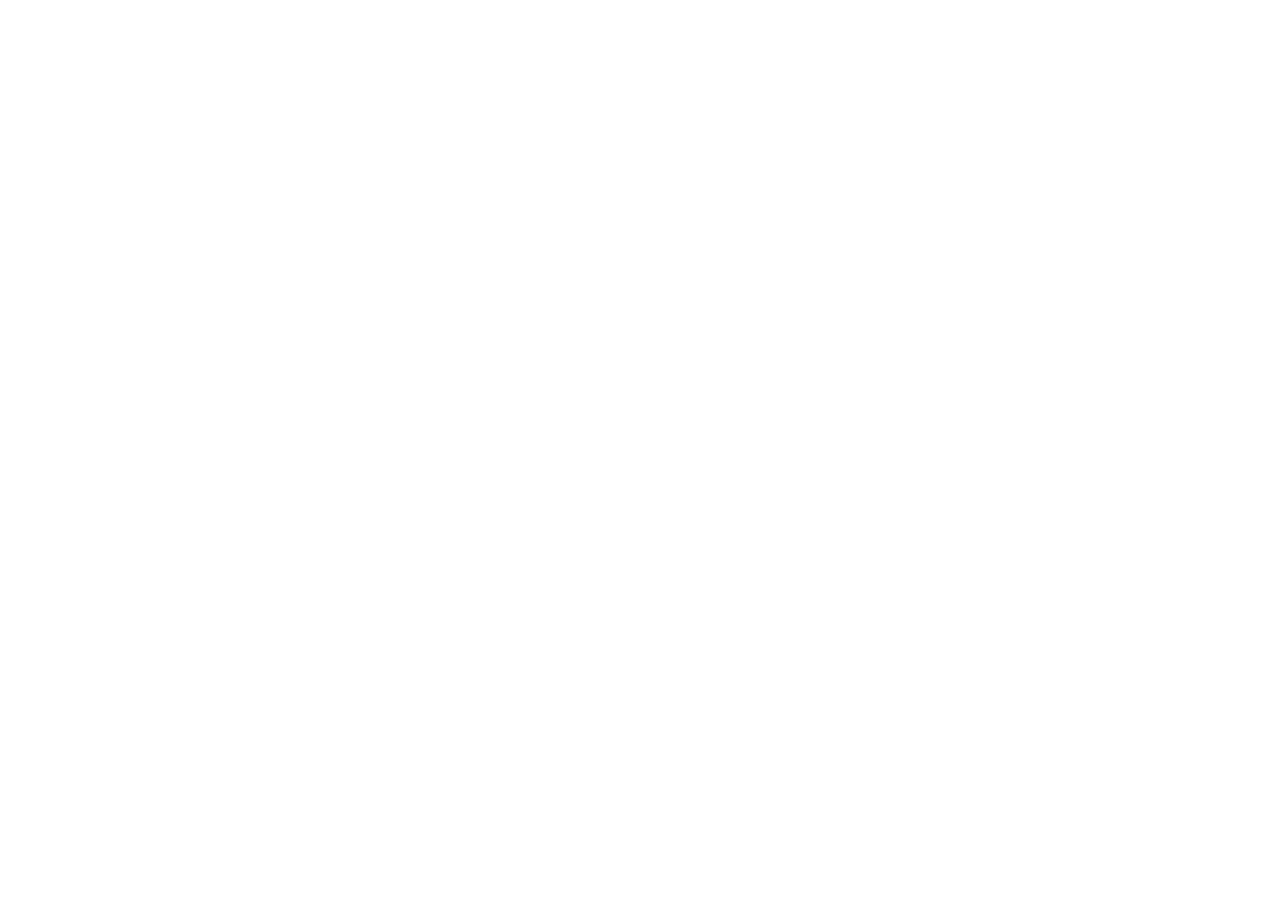
==== index.html @ ea393634 "first commit" ====
<!DOCTYPE html>
<html lang="en">
<head>
    <meta charset="UTF-8">
    <meta name="viewport" content="width=device-width, initial-scale=1.0">
    <link rel="stylesheet" href="style.css"/>
    <title>Tickethack</title>
</head>
<body>
    
    <script src="script.js" defer></script>
</body>
</html>
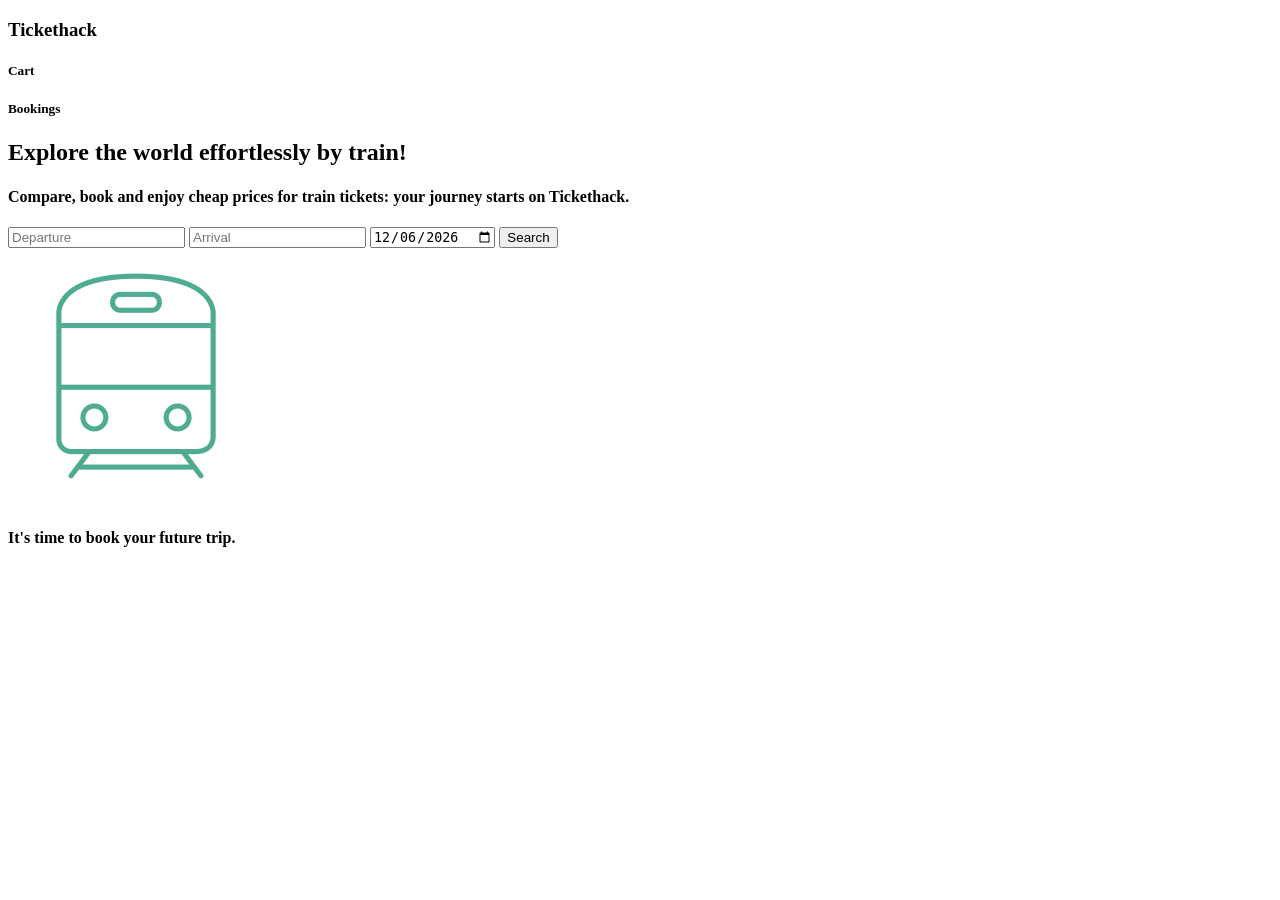
==== commit 65954149: "add index.html for main page + script.js for date input + images folder" ====
--- a/index.html
+++ b/index.html
@@ -7,7 +7,25 @@
     <title>Tickethack</title>
 </head>
 <body>
-    
+    <div id="header">
+        <h3 id="title">Tickethack</h2>
+        <h5 class="little-text">Cart</h5>
+        <h5 class="little-text">Bookings</h5>
+    </div>
+    <div id="container">
+        <h2>Explore the world effortlessly by train!</h1>
+        <h4>Compare, book and enjoy cheap prices for train tickets: your journey starts on Tickethack.</h3>
+            <div id="search-container">
+                <input type="text" placeholder="Departure" class="input">
+                <input type="text" placeholder="Arrival" class="input">
+                <input type="date" value="" class="input" id="date-input">
+                <button id="search-button">Search</button>
+            </div>
+            <div id="response-container">
+                <img src="./images/train.png" id="train"/>
+                <h4 id="no_trips_text">It's time to book your future trip.</h4>
+            </div>
+    </div>
     <script src="script.js" defer></script>
 </body>
 </html>
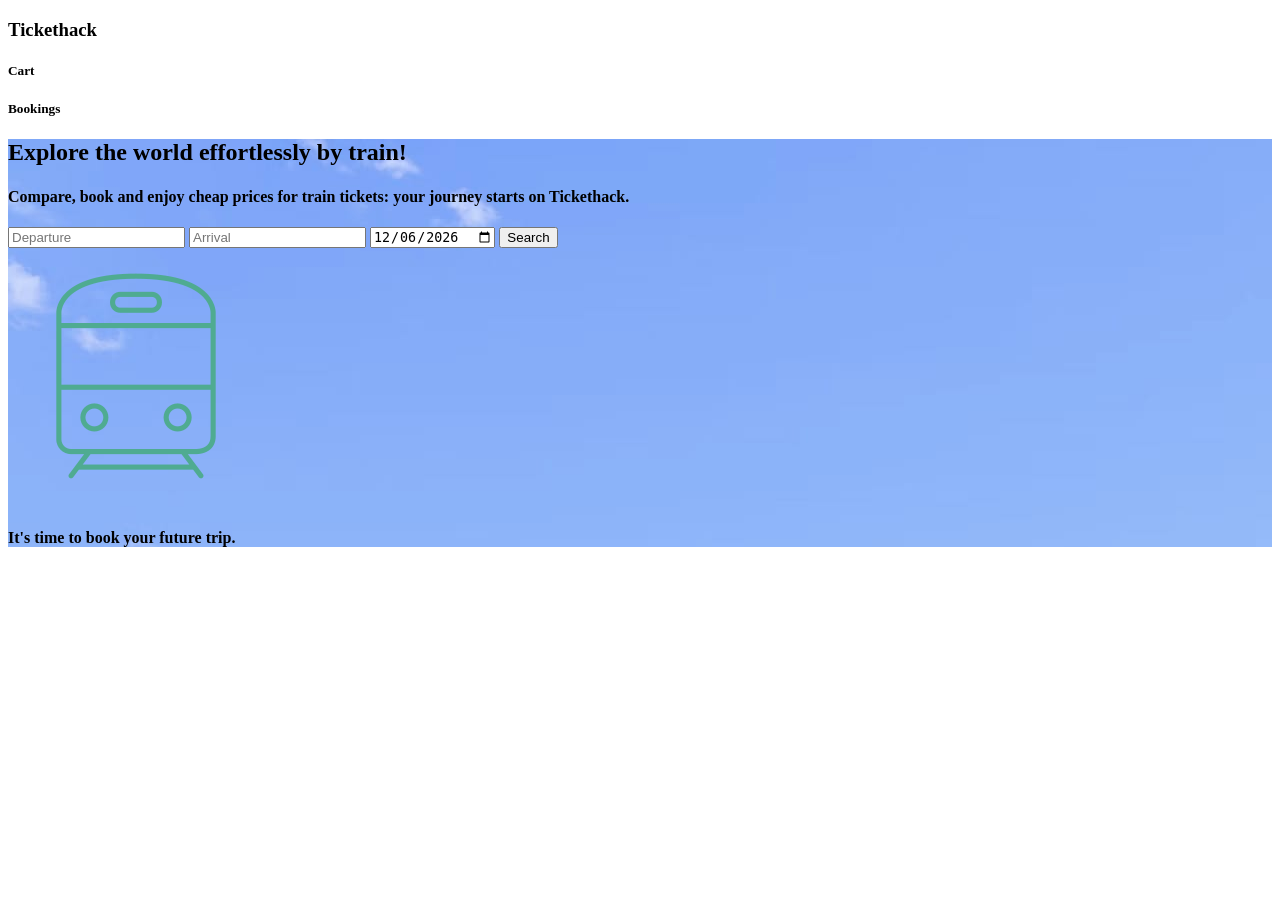
==== commit 904fa236: "add style.css" ====
--- a/index.html
+++ b/index.html
@@ -1,31 +1,47 @@
 <!DOCTYPE html>
+
 <html lang="en">
+
 <head>
     <meta charset="UTF-8">
     <meta name="viewport" content="width=device-width, initial-scale=1.0">
     <link rel="stylesheet" href="style.css"/>
     <title>Tickethack</title>
 </head>
+
 <body>
-    <div id="header">
-        <h3 id="title">Tickethack</h2>
-        <h5 class="little-text">Cart</h5>
-        <h5 class="little-text">Bookings</h5>
+
+    <div id="container">
+
+        <div id="header">
+            <h3 id="title">Tickethack</h2>
+            <h5 class="little-text">Cart</h5>
+            <h5 class="little-text">Bookings</h5>
+        </div>
+
+        <div id="background">
+        <div id="title">
+            <h2>Explore the world effortlessly by train!</h1>
+            <h4>Compare, book and enjoy cheap prices for train tickets: your journey starts on Tickethack.</h4>
+        </div>
+
+        <div id="search-container">
+            <input type="text" placeholder="Departure" class="input">
+            <input type="text" placeholder="Arrival" class="input">
+            <input type="date" value="" class="input" id="date-input">
+            <button id="search-button">Search</button>
+        </div>
+
+        <div id="response-container">
+            <img src="./images/train.png" id="train"/>
+            <h4 id="no_trips_text">It's time to book your future trip.</h4>
+        </div>
+        </div>
+
     </div>
-    <div id="container">
-        <h2>Explore the world effortlessly by train!</h1>
-        <h4>Compare, book and enjoy cheap prices for train tickets: your journey starts on Tickethack.</h3>
-            <div id="search-container">
-                <input type="text" placeholder="Departure" class="input">
-                <input type="text" placeholder="Arrival" class="input">
-                <input type="date" value="" class="input" id="date-input">
-                <button id="search-button">Search</button>
-            </div>
-            <div id="response-container">
-                <img src="./images/train.png" id="train"/>
-                <h4 id="no_trips_text">It's time to book your future trip.</h4>
-            </div>
-    </div>
+
     <script src="script.js" defer></script>
+
 </body>
+
 </html>
--- a/style.css
+++ b/style.css
@@ -0,0 +1,12 @@
+#container {
+    margin: 0;
+    padding: 0;
+}
+
+#header {
+    background-color: white;
+}
+
+#background {
+    background-image: url("./images/background.jpg");
+}
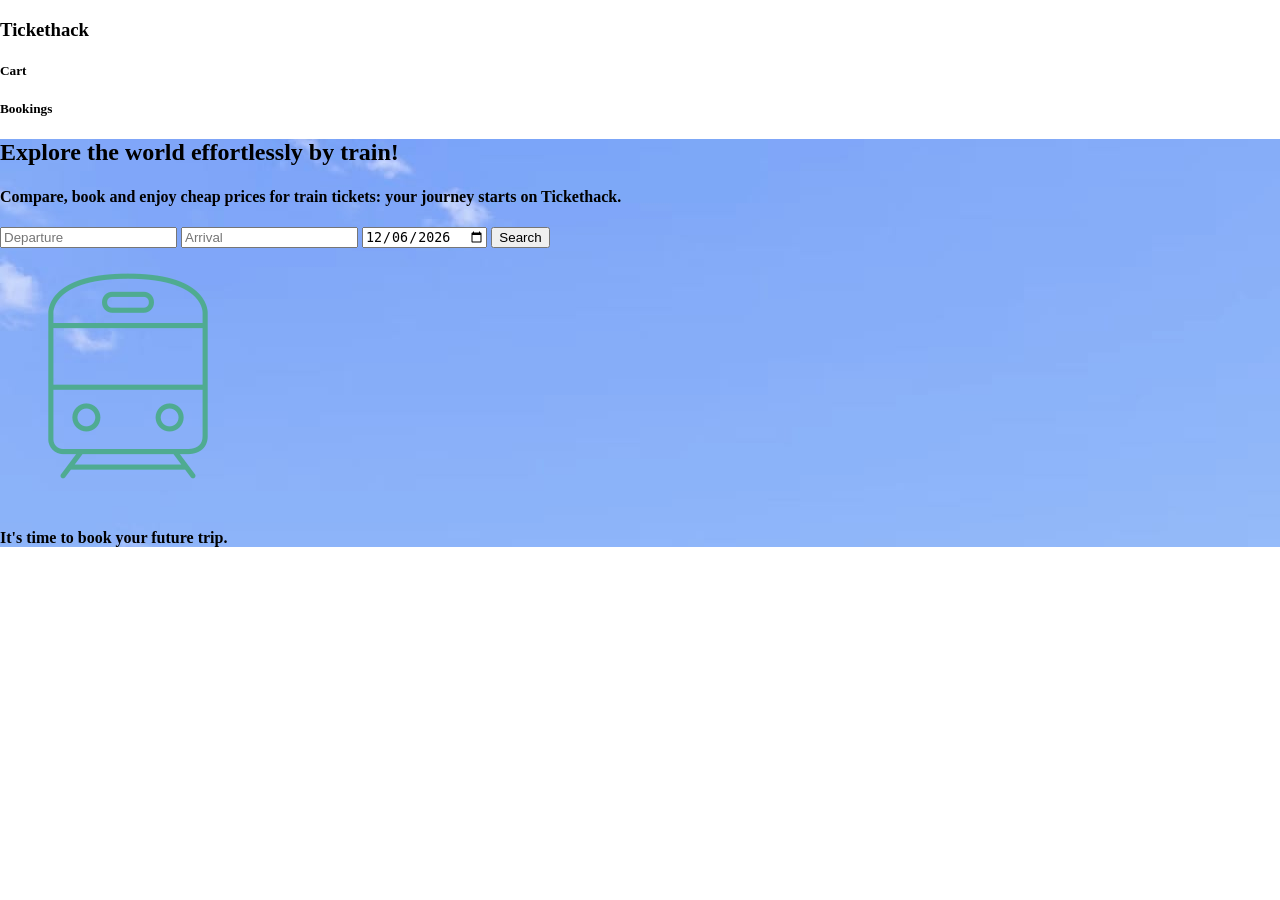
==== commit f3b2852e: "correct indentation" ====
--- a/index.html
+++ b/index.html
@@ -1,47 +1,42 @@
-<!DOCTYPE html>
+<!doctype html>
 
 <html lang="en">
+  <head>
+    <meta charset="UTF-8" />
+    <meta name="viewport" content="width=device-width, initial-scale=1.0" />
+    <link rel="stylesheet" href="style.css" />
+    <title>Tickethack</title>
+  </head>
 
-<head>
-    <meta charset="UTF-8">
-    <meta name="viewport" content="width=device-width, initial-scale=1.0">
-    <link rel="stylesheet" href="style.css"/>
-    <title>Tickethack</title>
-</head>
+  <body>
+      <div id="header">
+        <h3 id="title">Tickethack</h3>
+        <h5 class="little-text">Cart</h5>
+        <h5 class="little-text">Bookings</h5>
+      </div>
 
-<body>
-
-    <div id="container">
-
-        <div id="header">
-            <h3 id="title">Tickethack</h2>
-            <h5 class="little-text">Cart</h5>
-            <h5 class="little-text">Bookings</h5>
-        </div>
-
-        <div id="background">
+      <div id="background">
         <div id="title">
-            <h2>Explore the world effortlessly by train!</h1>
-            <h4>Compare, book and enjoy cheap prices for train tickets: your journey starts on Tickethack.</h4>
+          <h2>Explore the world effortlessly by train!</h2>
+          <h4>
+            Compare, book and enjoy cheap prices for train tickets: your journey
+            starts on Tickethack.
+          </h4>
         </div>
 
         <div id="search-container">
-            <input type="text" placeholder="Departure" class="input">
-            <input type="text" placeholder="Arrival" class="input">
-            <input type="date" value="" class="input" id="date-input">
-            <button id="search-button">Search</button>
+          <input type="text" placeholder="Departure" class="input" />
+          <input type="text" placeholder="Arrival" class="input" />
+          <input type="date" value="" class="input" id="date-input" />
+          <button id="search-button">Search</button>
         </div>
 
         <div id="response-container">
-            <img src="./images/train.png" id="train"/>
-            <h4 id="no_trips_text">It's time to book your future trip.</h4>
+          <img src="./images/train.png" id="train" />
+          <h4 id="no_trips_text">It's time to book your future trip.</h4>
         </div>
-        </div>
-
-    </div>
+      </div>
 
     <script src="script.js" defer></script>
-
-</body>
-
-</html>+  </body>
+</html>
--- a/style.css
+++ b/style.css
@@ -1,4 +1,4 @@
-#container {
+body {
     margin: 0;
     padding: 0;
 }
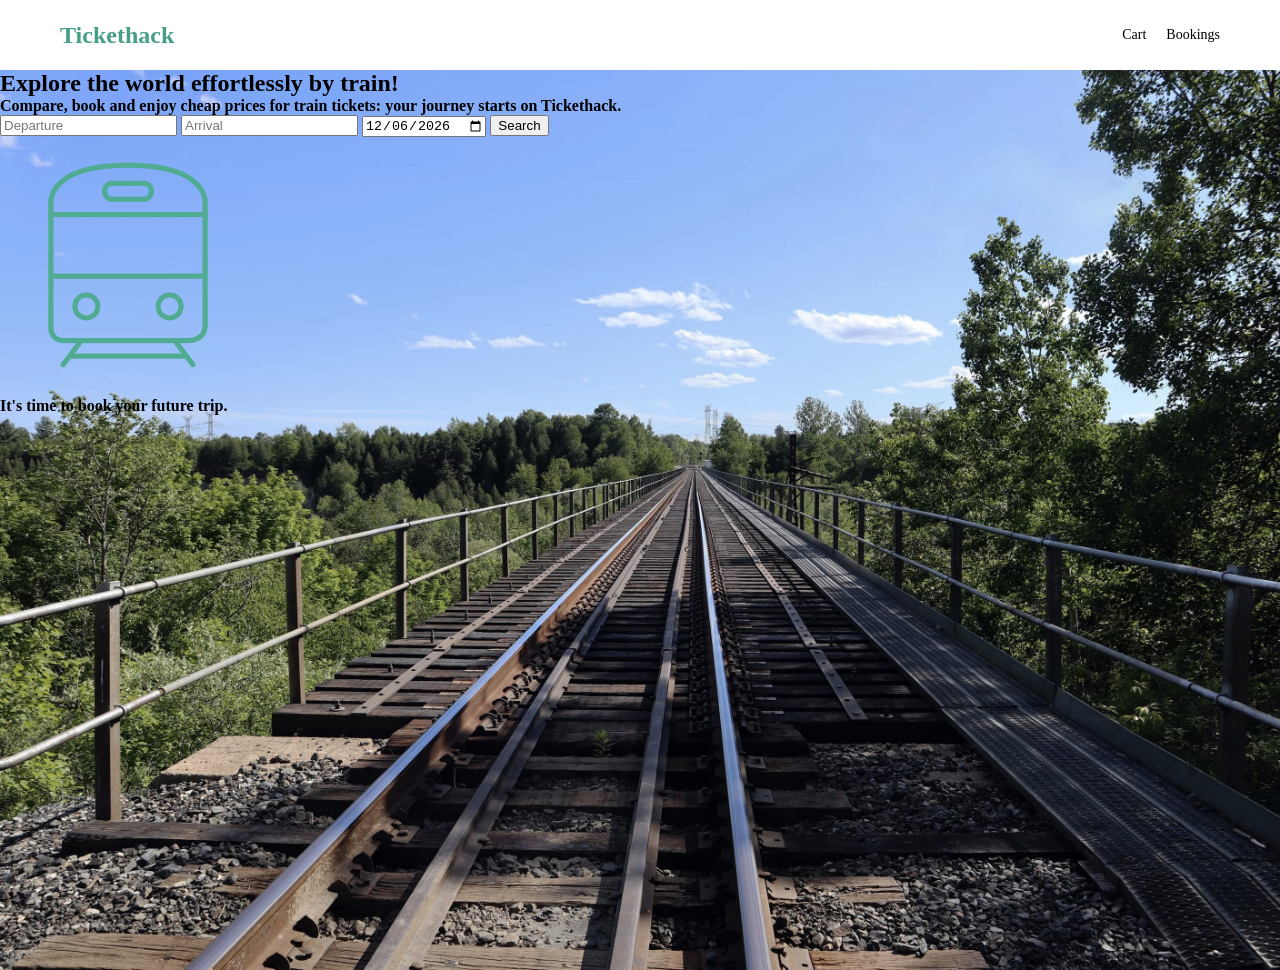
==== commit 3fe351ed: "modify css file" ====
--- a/index.html
+++ b/index.html
@@ -9,33 +9,35 @@
   </head>
 
   <body>
-      <div id="header">
-        <h3 id="title">Tickethack</h3>
-        <h5 class="little-text">Cart</h5>
-        <h5 class="little-text">Bookings</h5>
+    <div id="header">
+      <h3 id="title">Tickethack</h3>
+      <div id="cart-booking">
+        <h5 id="cart">Cart</h5>
+        <h5 id="bookings">Bookings</h5>
+      </div>
+    </div>
+
+    <div id="background">
+      <div id="text">
+        <h2>Explore the world effortlessly by train!</h2>
+        <h4>
+          Compare, book and enjoy cheap prices for train tickets: your journey
+          starts on Tickethack.
+        </h4>
       </div>
 
-      <div id="background">
-        <div id="title">
-          <h2>Explore the world effortlessly by train!</h2>
-          <h4>
-            Compare, book and enjoy cheap prices for train tickets: your journey
-            starts on Tickethack.
-          </h4>
-        </div>
+      <div id="search-container">
+        <input type="text" placeholder="Departure" class="input" />
+        <input type="text" placeholder="Arrival" class="input" />
+        <input type="date" value="" class="input" id="date-input" />
+        <button id="search-button">Search</button>
+      </div>
 
-        <div id="search-container">
-          <input type="text" placeholder="Departure" class="input" />
-          <input type="text" placeholder="Arrival" class="input" />
-          <input type="date" value="" class="input" id="date-input" />
-          <button id="search-button">Search</button>
-        </div>
-
-        <div id="response-container">
-          <img src="./images/train.png" id="train" />
-          <h4 id="no_trips_text">It's time to book your future trip.</h4>
-        </div>
+      <div id="response-container">
+        <img src="./images/train.png" id="train" />
+        <h4 id="no_trips_text">It's time to book your future trip.</h4>
       </div>
+    </div>
 
     <script src="script.js" defer></script>
   </body>
--- a/style.css
+++ b/style.css
@@ -1,3 +1,7 @@
+* {
+    margin: 0;
+}
+
 body {
     margin: 0;
     padding: 0;
@@ -5,8 +9,35 @@
 
 #header {
     background-color: white;
+    margin: 10px;
+    display: flex;
+    justify-content: space-between;
+    align-items: center;
+    height: 50px;
+    padding: 0 50px;
+}
+
+#title {
+    font-size: 24px;
+    margin: 0;
+    display: flex;
+    color: #459E85;
+}
+
+#cart-booking {
+    display: flex;
+    gap: 20px;
+}
+
+#cart, #bookings {
+    margin: 0;
+    font-weight: 400;
+    font-size: 14px;
 }
 
 #background {
+    margin: 0;
     background-image: url("./images/background.jpg");
-}+    height: 100vh;
+    background-size: cover;
+}
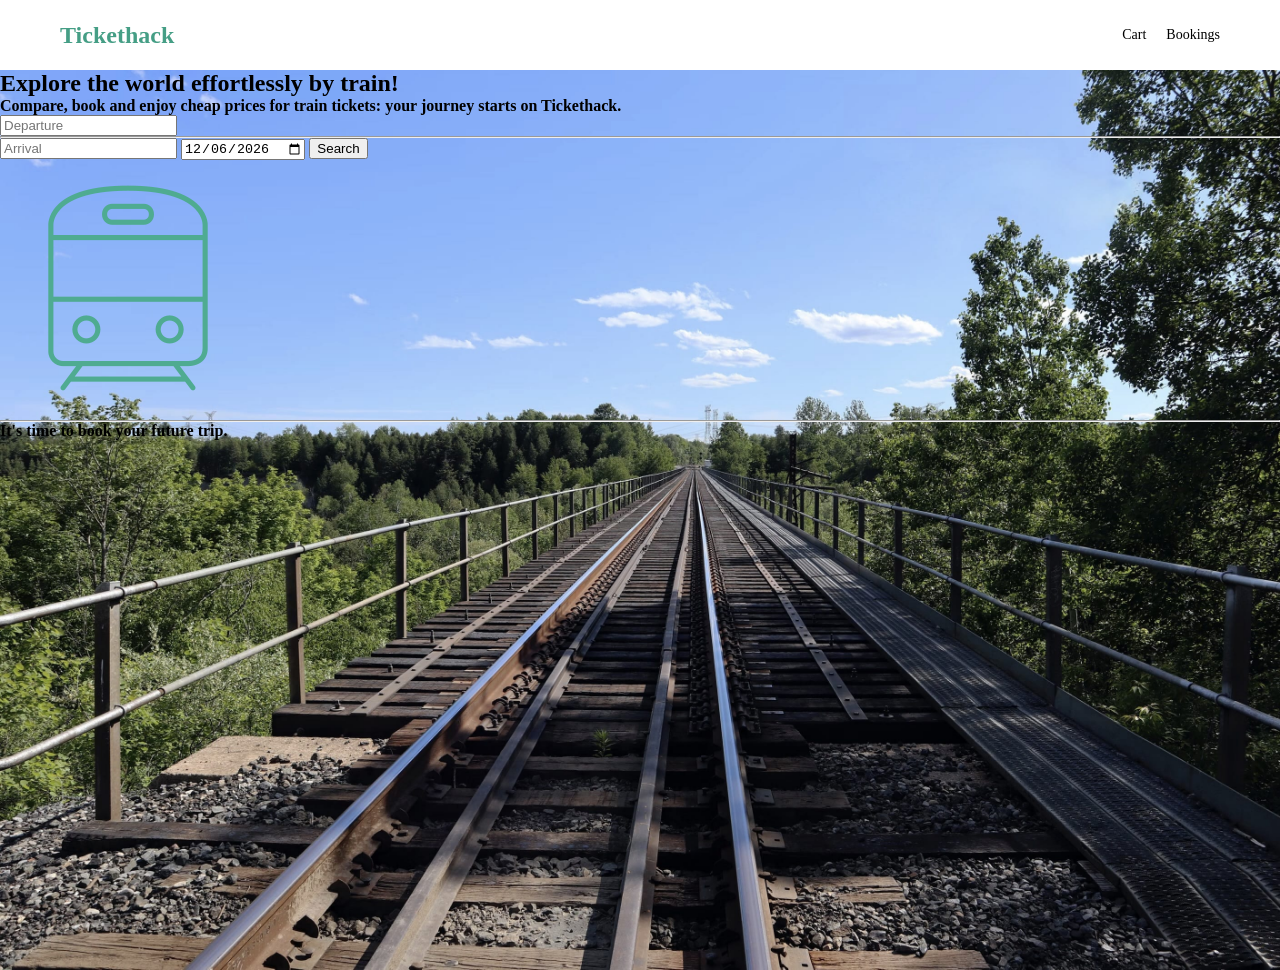
==== commit c5fc3af6: "affichage recherche voyages script.js" ====
--- a/index.html
+++ b/index.html
@@ -27,14 +27,16 @@
       </div>
 
       <div id="search-container">
-        <input type="text" placeholder="Departure" class="input" />
-        <input type="text" placeholder="Arrival" class="input" />
+        <input type="text" placeholder="Departure" id="departure-input" class="input" />
+        <hr>
+        <input type="text" placeholder="Arrival" id="arrival-input" class="input" />
         <input type="date" value="" class="input" id="date-input" />
         <button id="search-button">Search</button>
       </div>
 
       <div id="response-container">
         <img src="./images/train.png" id="train" />
+        <hr>
         <h4 id="no_trips_text">It's time to book your future trip.</h4>
       </div>
     </div>
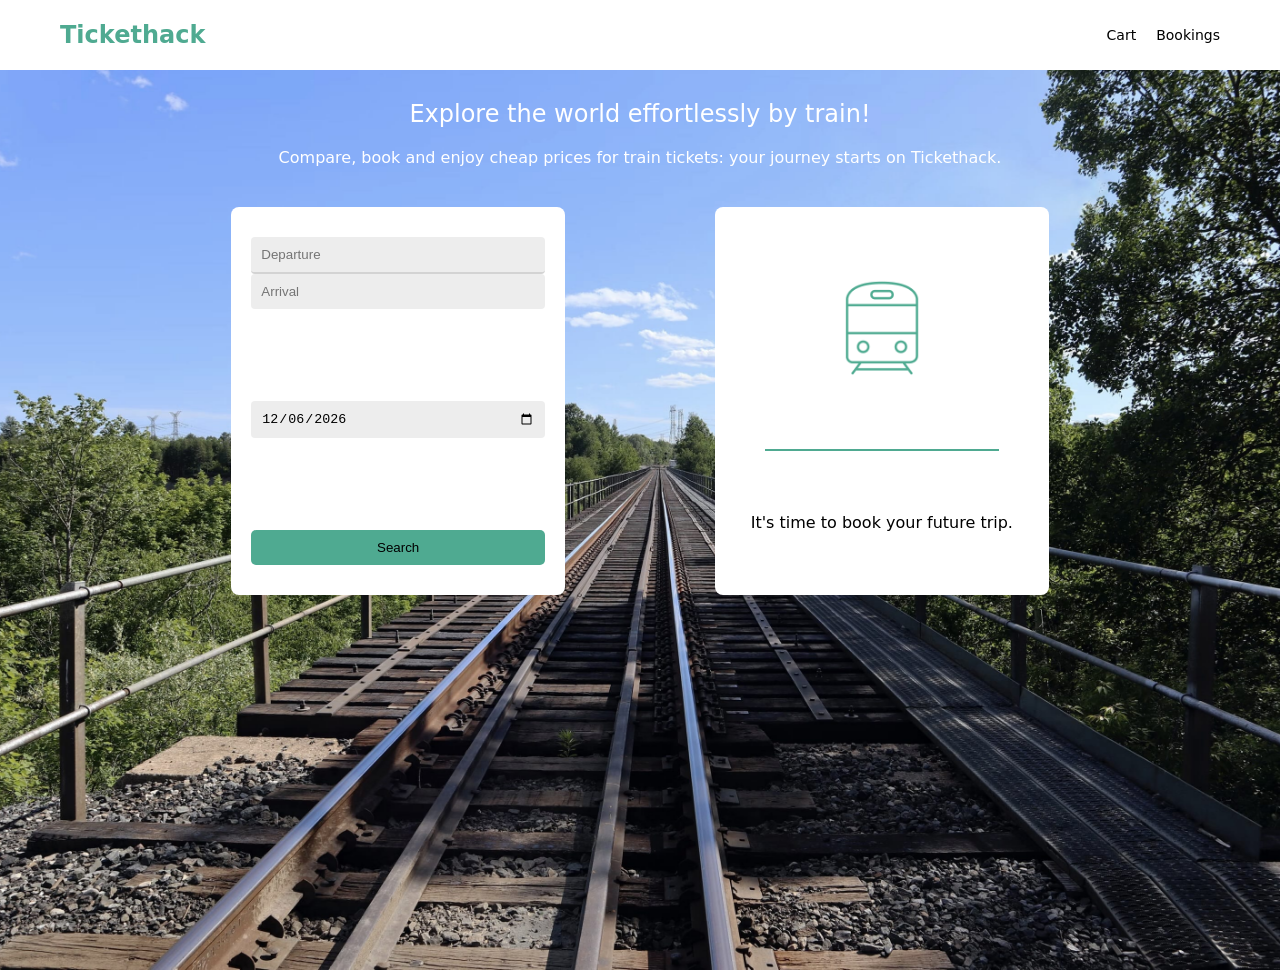
==== commit bb27a225: "add style to index.html" ====
--- a/index.html
+++ b/index.html
@@ -26,18 +26,31 @@
         </h4>
       </div>
 
-      <div id="search-container">
-        <input type="text" placeholder="Departure" id="departure-input" class="input" />
-        <hr>
-        <input type="text" placeholder="Arrival" id="arrival-input" class="input" />
-        <input type="date" value="" class="input" id="date-input" />
-        <button id="search-button">Search</button>
-      </div>
+      <div id="blocks-container">
+        <div id="search-container">
+          <div id="cities-input">
+          <input
+            type="text"
+            placeholder="Departure"
+            id="departure-input"
+            class="input"
+          />
+          <input
+            type="text"
+            placeholder="Arrival"
+            id="arrival-input"
+            class="input"
+          />
+          </div>
+          <input type="date" value="" class="input" id="date-input" />
+          <button id="search-button">Search</button>
+        </div>
 
-      <div id="response-container">
-        <img src="./images/train.png" id="train" />
-        <hr>
-        <h4 id="no_trips_text">It's time to book your future trip.</h4>
+        <div id="response-container">
+          <img src="./images/train.png" id="train" />
+          <hr>
+          <h4 id="no_trips_text">It's time to book your future trip.</h4>
+        </div>
       </div>
     </div>
 
--- a/style.css
+++ b/style.css
@@ -1,43 +1,175 @@
 * {
-    margin: 0;
+  margin: 0;
+  box-sizing: border-box;
 }
 
 body {
-    margin: 0;
-    padding: 0;
+  margin: 0;
+  padding: 0;
 }
 
 #header {
-    background-color: white;
-    margin: 10px;
-    display: flex;
-    justify-content: space-between;
-    align-items: center;
-    height: 50px;
-    padding: 0 50px;
+  background-color: white;
+  margin: 10px;
+  display: flex;
+  justify-content: space-between;
+  align-items: center;
+  height: 50px;
+  padding: 0 50px;
 }
 
 #title {
-    font-size: 24px;
-    margin: 0;
-    display: flex;
-    color: #459E85;
+  font-family:
+    system-ui,
+    -apple-system,
+    BlinkMacSystemFont,
+    "Segoe UI",
+    Roboto,
+    Oxygen,
+    Ubuntu,
+    Cantarell,
+    "Open Sans",
+    "Helvetica Neue",
+    sans-serif;
+  font-size: 24px;
+  margin: 0;
+  display: flex;
+  color: #4faa91;
 }
 
 #cart-booking {
-    display: flex;
-    gap: 20px;
+  display: flex;
+  gap: 20px;
+  font-family:
+    system-ui,
+    -apple-system,
+    BlinkMacSystemFont,
+    "Segoe UI",
+    Roboto,
+    Oxygen,
+    Ubuntu,
+    Cantarell,
+    "Open Sans",
+    "Helvetica Neue",
+    sans-serif;
 }
 
-#cart, #bookings {
-    margin: 0;
-    font-weight: 400;
-    font-size: 14px;
+#cart,
+#bookings {
+  margin: 0;
+  font-weight: 400;
+  font-size: 14px;
 }
 
 #background {
-    margin: 0;
-    background-image: url("./images/background.jpg");
-    height: 100vh;
-    background-size: cover;
+  background-image: url("./images/background.jpg");
+  height: 100vh;
+  background-size: cover;
+  background-position: center;
+  display: flex;
+  flex-direction: column;
+  align-items: center;
 }
+
+#blocks-container {
+  display: flex;
+  justify-content: center;
+  gap: 150px;
+}
+
+#text {
+  padding: 20px;
+  text-align: center;
+  color: white;
+  font-family:
+    system-ui,
+    -apple-system,
+    BlinkMacSystemFont,
+    "Segoe UI",
+    Roboto,
+    Oxygen,
+    Ubuntu,
+    Cantarell,
+    "Open Sans",
+    "Helvetica Neue",
+    sans-serif;
+}
+
+#text h2 {
+  margin: 10px;
+  font-weight: 500;
+}
+
+#text h4 {
+  margin: 20px;
+  font-weight: 100;
+}
+
+#search-container {
+  background-color: white;
+  border-radius: 8px;
+  padding: 30px 20px;
+  width: 40%;
+  height: 140%;
+  display: flex;
+  flex-direction: column;
+  align-items: center;
+  justify-content: space-between;
+}
+
+#response-container {
+  background-color: white;
+  border-radius: 8px;
+  width: 40%;
+  height: 140%;
+  display: flex;
+  flex-direction: column;
+  align-items: center;
+  justify-content: space-evenly;
+}
+
+.input {
+  width: 100%;
+  padding: 10px;
+  border: 0;
+  border-radius: 4px;
+  background-color: rgb(237, 237, 237);
+}
+
+#departure-input {
+  border-bottom: solid lightgrey 2px;
+}
+
+#search-button {
+  width: 100%;
+  padding: 10px;
+  border: 0;
+  border-radius: 5px;
+  background-color: #4faa91;
+}
+
+#train {
+  height: 30%;
+}
+
+#response-container h4 {
+  font-family:
+    system-ui,
+    -apple-system,
+    BlinkMacSystemFont,
+    "Segoe UI",
+    Roboto,
+    Oxygen,
+    Ubuntu,
+    Cantarell,
+    "Open Sans",
+    "Helvetica Neue",
+    sans-serif;
+  font-weight: 500;
+  text-align: center;
+}
+
+#response-container hr {
+    width: 70%;
+    border: #4faa91 solid 1px;
+}
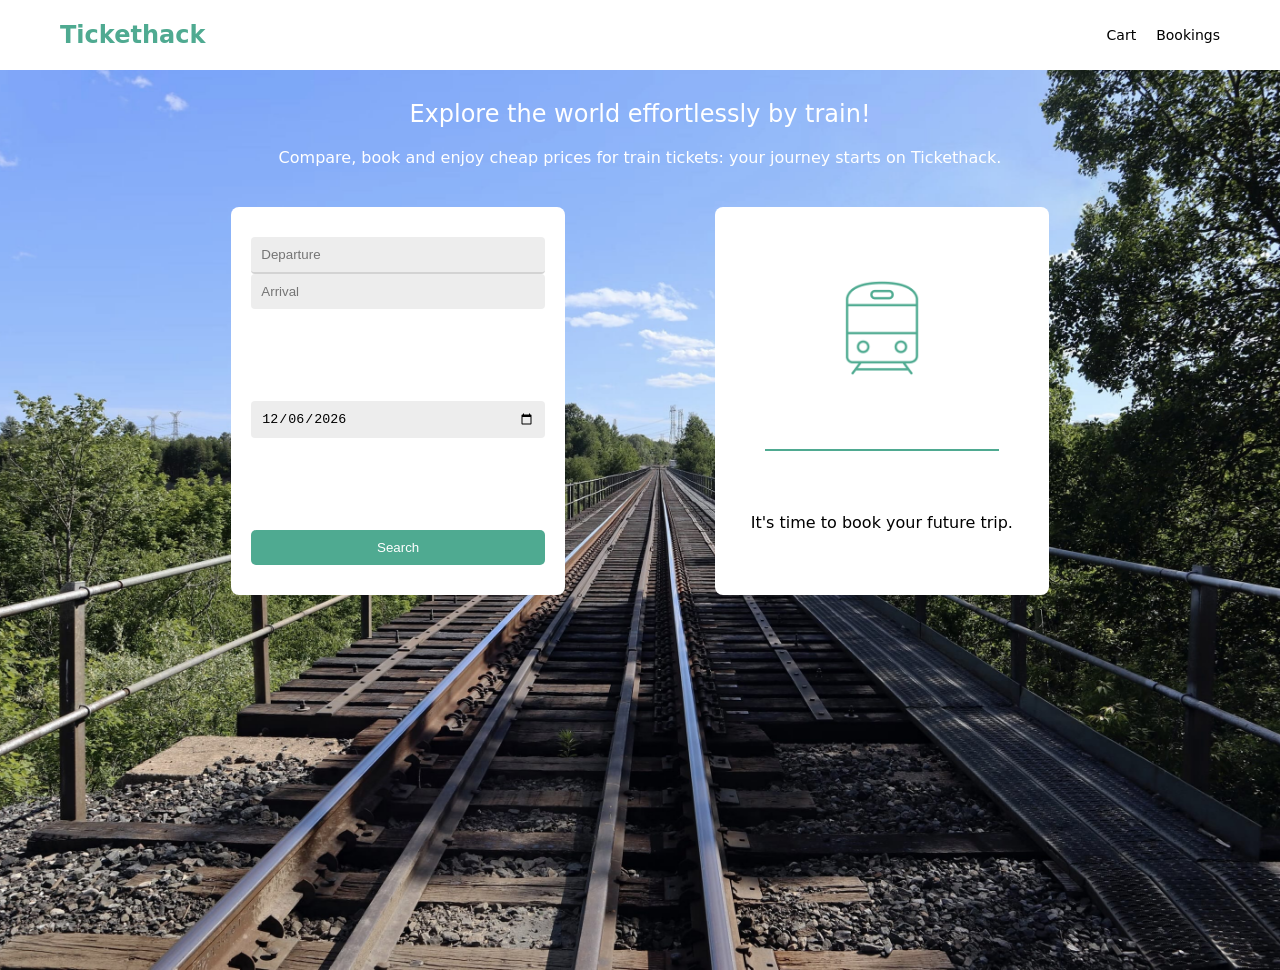
==== commit bd4a15c4: "add scripts for index/cart/booking + functions to add to cart and delete it via DB" ====
--- a/index.html
+++ b/index.html
@@ -54,6 +54,6 @@
       </div>
     </div>
 
-    <script src="script.js" defer></script>
+    <script src="script-index.js" defer></script>
   </body>
 </html>
--- a/style.css
+++ b/style.css
@@ -146,6 +146,7 @@
   border: 0;
   border-radius: 5px;
   background-color: #4faa91;
+  color: white;
 }
 
 #train {
@@ -170,6 +171,65 @@
 }
 
 #response-container hr {
-    width: 70%;
-    border: #4faa91 solid 1px;
-}+  width: 70%;
+  border: #4faa91 solid 1px;
+}
+
+#bookings-container {
+  display: flex;
+  flex-direction: column;
+  align-items: center;
+  background-color: white;
+  width: 50%; /* Ajuste selon tes besoins */
+  padding: 40px; /* Espace interne important */
+  border-radius: 10px;
+}
+
+#background-book {
+  background-color: #eff2f1;
+  min-height: calc(100vh - 80px);
+  display: flex;
+  justify-content: center;
+  align-items: center;
+}
+
+#mybookings {
+  font-size: 1.2rem;
+  color: #333;
+  margin-bottom: 25px; /* Espace sous le titre */
+}
+
+#enjoy {
+  color: #469c84; /* Le vert Tickethack */
+  font-size: 0.9rem;
+  margin-top: 30px; /* Espace au-dessus du message */
+}
+
+.trip-card {
+  width: 100%;
+  background-color: #f5eeee;
+  border-radius: 5px;
+  padding: 30px 0;
+  margin: 20px 0;
+
+  display: flex;
+  justify-content: center; /* Centre la ligne à l'intérieur */
+}
+
+.booking-item {
+  display: flex;
+  justify-content: space-between;
+  align-items: center;
+  width: 90%;
+  padding: 10px 0;
+  font-size: 0.9rem;
+  color: #333;
+}
+
+#separator {
+  width: 20%;
+  border: none;
+  border-top: 2px solid #030000;
+  margin-top: 40px;
+  margin-bottom: 5px;
+}
